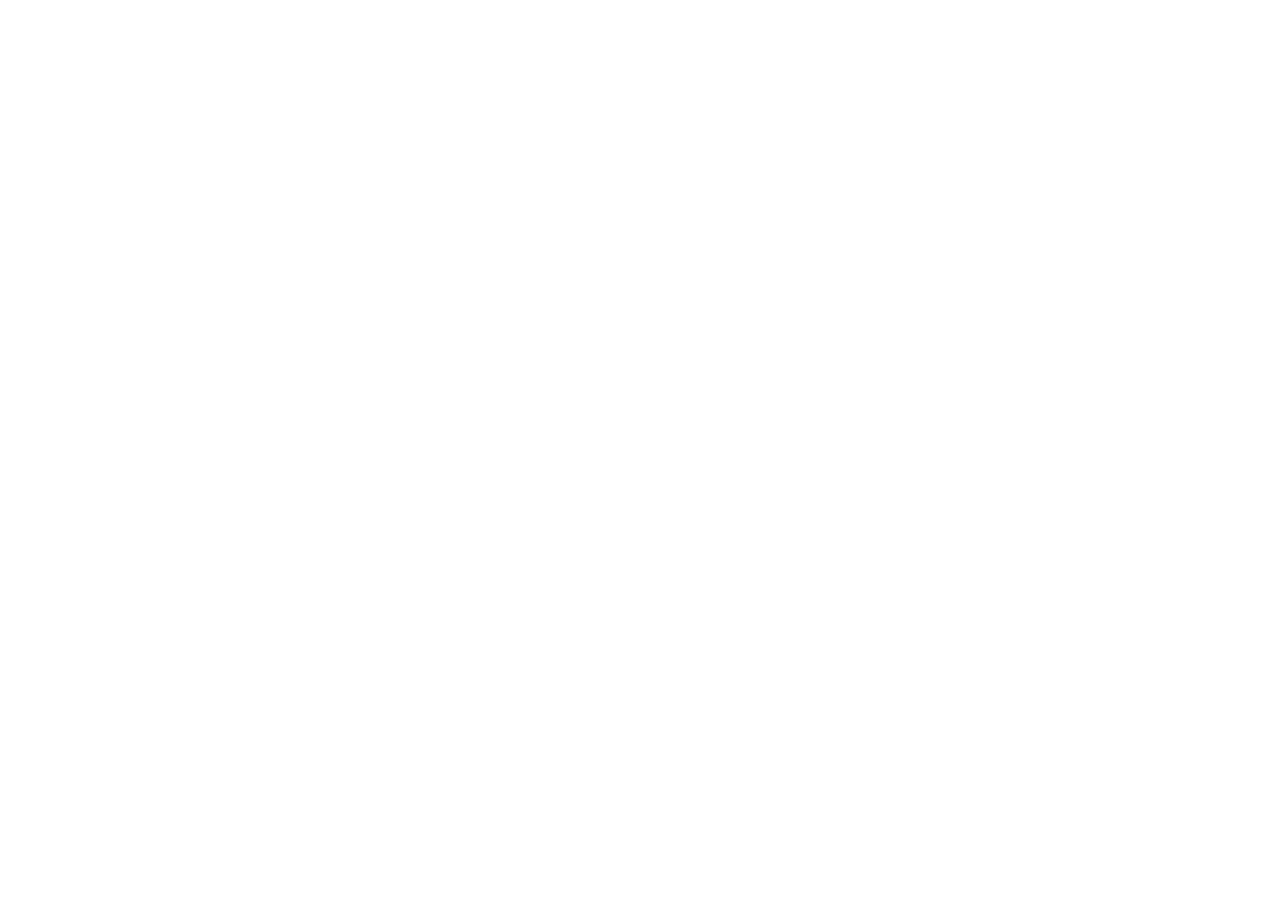
==== index.html @ 5c9224d8 "first commit" ====
<!DOCTYPE html>
<html lang="en">
<head>
    <meta charset="UTF-8">
    <meta name="viewport" content="width=device-width, initial-scale=1.0">
    <link rel="stylesheet" href="style.css">
    <title>Kanban Board</title>
</head>
<body>
    
    <script src="script.js"></script>
</body>
</html>
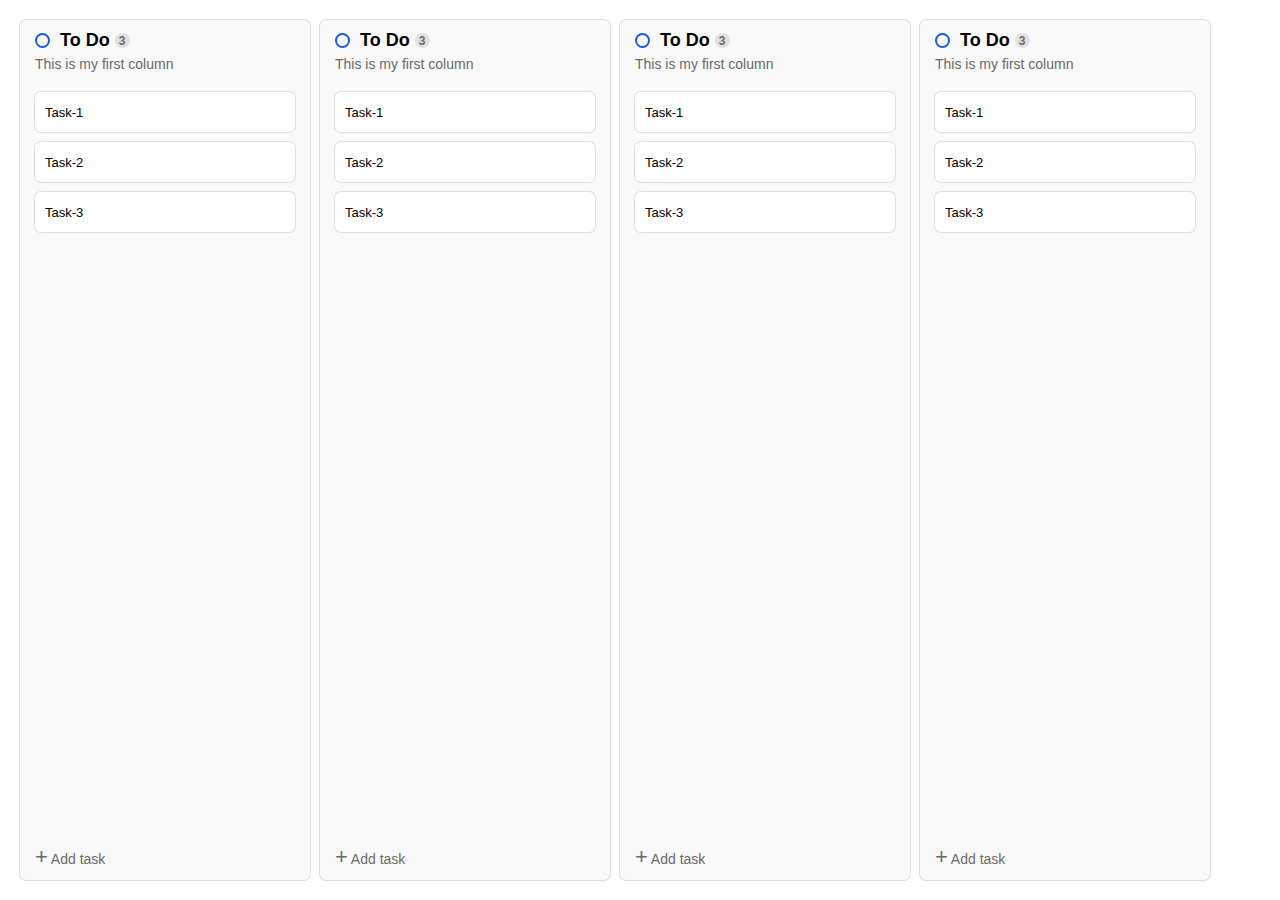
==== commit 1e9221e5: "base-css-done" ====
--- a/index.html
+++ b/index.html
@@ -4,10 +4,83 @@
     <meta charset="UTF-8">
     <meta name="viewport" content="width=device-width, initial-scale=1.0">
     <link rel="stylesheet" href="style.css">
+    <script src="script.js"></script>
     <title>Kanban Board</title>
 </head>
 <body>
-    
-    <script src="script.js"></script>
+    <div class="container">
+        <div class="board">
+            <div class="board-head">
+                <div class="head">
+                    <span id="circle-icon"></span>
+                    <h4>To Do</h4>
+                    <span id="total-task">3</span>
+                </div>
+                <p id="description">This is my first column</p>
+            </div>
+            <div class="tasks-list">
+                <li class="task">Task-1</li>
+                <li class="task">Task-2</li>
+                <li class="task">Task-3</li>
+            </div>
+            <div class="add-task">
+                <button id="add-task-btn"><span id="plus">+</span>Add task</button>            
+            </div>
+        </div>
+        <div class="board">
+            <div class="board-head">
+                <div class="head">
+                    <span id="circle-icon"></span>
+                    <h4>To Do</h4>
+                    <span id="total-task">3</span>
+                </div>
+                <p id="description">This is my first column</p>
+            </div>
+            <div class="tasks-list">
+                <li class="task">Task-1</li>
+                <li class="task">Task-2</li>
+                <li class="task">Task-3</li>
+            </div>
+            <div class="add-task">
+                <button id="add-task-btn"><span id="plus">+</span>Add task</button>            
+            </div>
+        </div>
+        <div class="board">
+            <div class="board-head">
+                <div class="head">
+                    <span id="circle-icon"></span>
+                    <h4>To Do</h4>
+                    <span id="total-task">3</span>
+                </div>
+                <p id="description">This is my first column</p>
+            </div>
+            <div class="tasks-list">
+                <li class="task">Task-1</li>
+                <li class="task">Task-2</li>
+                <li class="task">Task-3</li>
+            </div>
+            <div class="add-task">
+                <button id="add-task-btn"><span id="plus">+</span>Add task</button>            
+            </div>
+        </div>
+        <div class="board">
+            <div class="board-head">
+                <div class="head">
+                    <span id="circle-icon"></span>
+                    <h4>To Do</h4>
+                    <span id="total-task">3</span>
+                </div>
+                <p id="description">This is my first column</p>
+            </div>
+            <div class="tasks-list">
+                <li class="task">Task-1</li>
+                <li class="task">Task-2</li>
+                <li class="task">Task-3</li>
+            </div>
+            <div class="add-task">
+                <button id="add-task-btn"><span id="plus">+</span>Add task</button>            
+            </div>
+        </div>
+    </div>
 </body>
 </html>--- a/style.css
+++ b/style.css
@@ -0,0 +1,98 @@
+*{
+    margin: 0;
+    padding: 0;
+    box-sizing: border-box;
+    font-family: 'Trebuchet MS', 'Lucida Sans Unicode', 'Lucida Grande', 'Lucida Sans', Arial, sans-serif;
+}
+
+body{
+    background-color: #fff;
+}
+li{
+    list-style-type: none;
+}
+.container{
+    display: flex;
+    gap:10px;
+    padding: 20px;
+    height:100vh;
+}
+.board{
+    display: flex;
+    flex-direction: column;
+    padding: 10px 15px;
+    background-color: #f9f9f9;
+    box-shadow: rgba(0, 0, 0, 0.02) 0px 1px 3px 0px, rgba(27, 31, 35, 0.15) 0px 0px 0px 1px;
+    width: 290px;
+    border-radius: 6px;
+}
+.add-task{
+    margin-top: auto;
+}
+
+.board-head{
+    margin-bottom: 20px;
+}
+.head{
+    display: flex;
+    align-items: center;
+    column-gap: 5px;
+}
+.head h4{
+    font-size: 18px;
+}
+#total-task{
+    width:15px;
+    height: 15px;
+    border-radius: 50%;
+    font-size: 12px;
+    font-weight: 900;
+    color:#6b6969;
+    background-color: #e0e0e0;
+    /* border:1px solid red; */
+    display: flex;
+    align-items: center;
+    justify-content: center;
+}
+#circle-icon{
+    width:15px;
+    height:15px;
+    border-radius: 50%;
+    border:2px solid rgb(26, 90, 228);
+    margin-right: 5px;
+}
+#description{
+    font-size: 14px;
+    color:#6b6969;
+    margin-top: 5px;
+}
+.tasks-list{
+    display: flex;
+    flex-direction: column;
+    gap:10px;
+}
+.task{
+    display: flex;
+    align-items: center;
+    background-color: #fff;
+    height:40px;
+    padding-inline: 10px;
+    font-size: 13px;
+    box-shadow: rgba(0, 0, 0, 0.1) 0px 0px 0px 1px;
+    cursor: pointer;
+    border-radius: 6px;
+}
+#add-task-btn{
+    border: none;
+    color:#6b6969;
+    font-size: 14px;
+    background-color: transparent;
+    cursor: pointer;
+    display: flex;
+    align-items:baseline;
+    gap: 3px;
+    margin: 0;
+}
+#plus{
+    font-size: 22px;
+}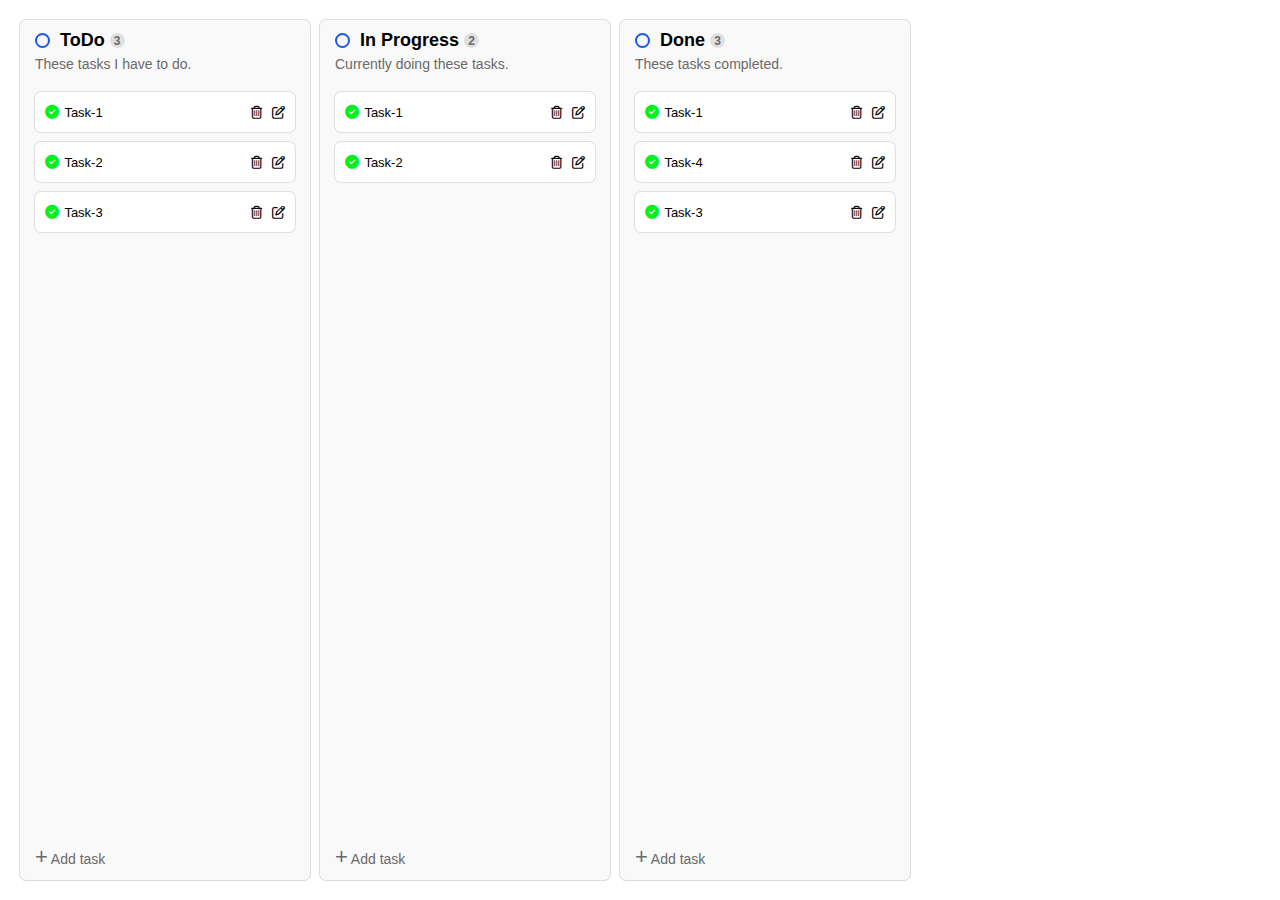
==== commit 0bb280b5: "till-drag" ====
--- a/index.html
+++ b/index.html
@@ -4,83 +4,11 @@
     <meta charset="UTF-8">
     <meta name="viewport" content="width=device-width, initial-scale=1.0">
     <link rel="stylesheet" href="style.css">
-    <script src="script.js"></script>
+    <link rel="stylesheet" href="https://cdnjs.cloudflare.com/ajax/libs/font-awesome/6.7.2/css/all.min.css" integrity="sha512-Evv84Mr4kqVGRNSgIGL/F/aIDqQb7xQ2vcrdIwxfjThSH8CSR7PBEakCr51Ck+w+/U6swU2Im1vVX0SVk9ABhg==" crossorigin="anonymous" referrerpolicy="no-referrer" />
     <title>Kanban Board</title>
 </head>
 <body>
-    <div class="container">
-        <div class="board">
-            <div class="board-head">
-                <div class="head">
-                    <span id="circle-icon"></span>
-                    <h4>To Do</h4>
-                    <span id="total-task">3</span>
-                </div>
-                <p id="description">This is my first column</p>
-            </div>
-            <div class="tasks-list">
-                <li class="task">Task-1</li>
-                <li class="task">Task-2</li>
-                <li class="task">Task-3</li>
-            </div>
-            <div class="add-task">
-                <button id="add-task-btn"><span id="plus">+</span>Add task</button>            
-            </div>
-        </div>
-        <div class="board">
-            <div class="board-head">
-                <div class="head">
-                    <span id="circle-icon"></span>
-                    <h4>To Do</h4>
-                    <span id="total-task">3</span>
-                </div>
-                <p id="description">This is my first column</p>
-            </div>
-            <div class="tasks-list">
-                <li class="task">Task-1</li>
-                <li class="task">Task-2</li>
-                <li class="task">Task-3</li>
-            </div>
-            <div class="add-task">
-                <button id="add-task-btn"><span id="plus">+</span>Add task</button>            
-            </div>
-        </div>
-        <div class="board">
-            <div class="board-head">
-                <div class="head">
-                    <span id="circle-icon"></span>
-                    <h4>To Do</h4>
-                    <span id="total-task">3</span>
-                </div>
-                <p id="description">This is my first column</p>
-            </div>
-            <div class="tasks-list">
-                <li class="task">Task-1</li>
-                <li class="task">Task-2</li>
-                <li class="task">Task-3</li>
-            </div>
-            <div class="add-task">
-                <button id="add-task-btn"><span id="plus">+</span>Add task</button>            
-            </div>
-        </div>
-        <div class="board">
-            <div class="board-head">
-                <div class="head">
-                    <span id="circle-icon"></span>
-                    <h4>To Do</h4>
-                    <span id="total-task">3</span>
-                </div>
-                <p id="description">This is my first column</p>
-            </div>
-            <div class="tasks-list">
-                <li class="task">Task-1</li>
-                <li class="task">Task-2</li>
-                <li class="task">Task-3</li>
-            </div>
-            <div class="add-task">
-                <button id="add-task-btn"><span id="plus">+</span>Add task</button>            
-            </div>
-        </div>
-    </div>
+    <div class="container" id="container"></div>    
+    <script src="script.js"></script>
 </body>
 </html>--- a/style.css
+++ b/style.css
@@ -49,7 +49,6 @@
     font-weight: 900;
     color:#6b6969;
     background-color: #e0e0e0;
-    /* border:1px solid red; */
     display: flex;
     align-items: center;
     justify-content: center;
@@ -67,12 +66,23 @@
     margin-top: 5px;
 }
 .tasks-list{
+    /* display: flex;
+    flex-direction: column;
+    gap:10px; */
+    /* width:100%; */
+    height:100%;
+}
+.task-list{
     display: flex;
     flex-direction: column;
     gap:10px;
+    /* border:1px solid red; */
+    /* width:100%; */
+    height:100%;
 }
 .task{
     display: flex;
+    justify-content: space-between;
     align-items: center;
     background-color: #fff;
     height:40px;
@@ -81,6 +91,17 @@
     box-shadow: rgba(0, 0, 0, 0.1) 0px 0px 0px 1px;
     cursor: pointer;
     border-radius: 6px;
+}
+.task-modify{
+    display: flex;
+    column-gap: 10px;
+}
+.task-name i{
+    font-size: 14px;
+    margin-right: 2px;
+}
+.task-name span{
+    /* text-decoration: line-through; */
 }
 #add-task-btn{
     border: none;
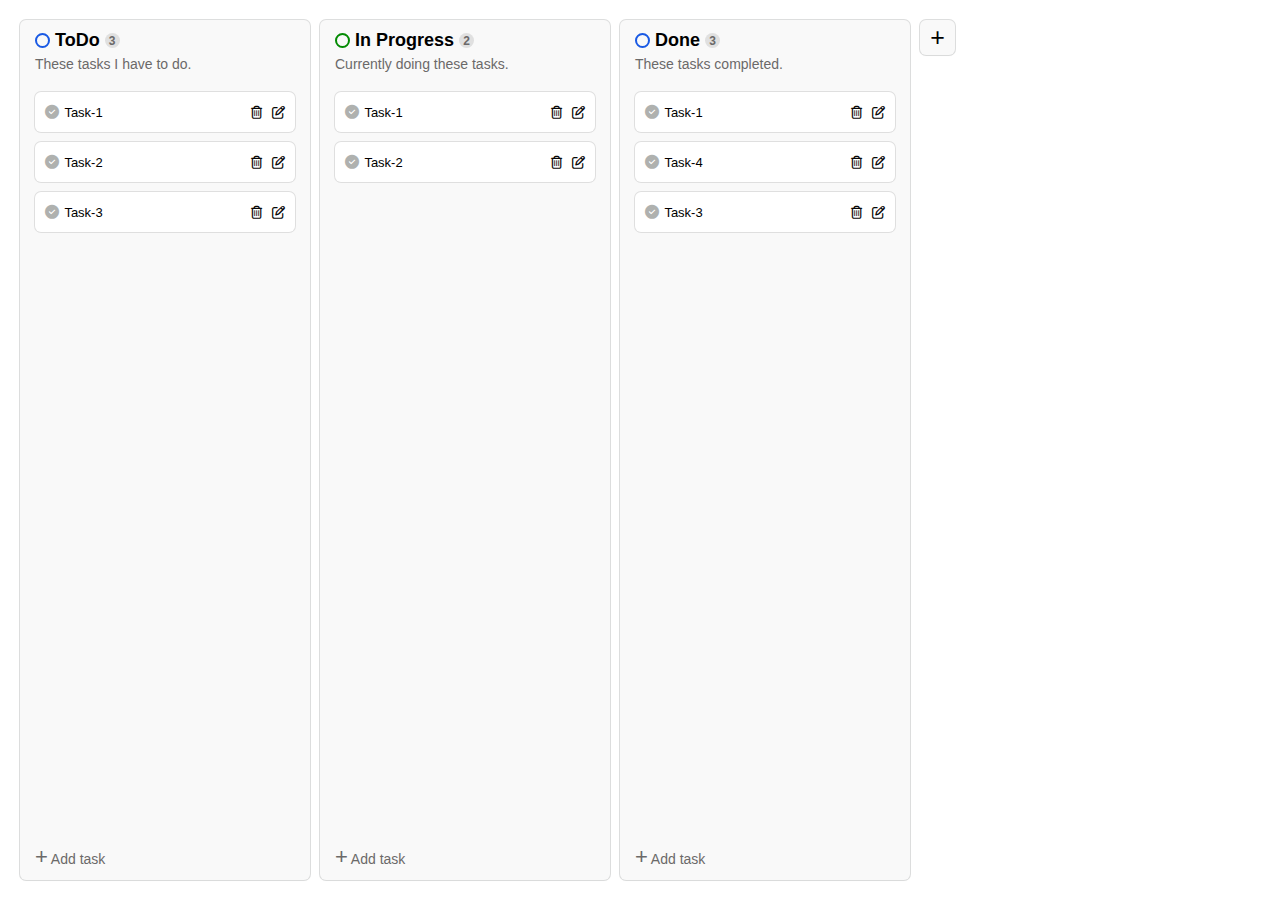
==== commit d00d6419: "just update" ====
--- a/index.html
+++ b/index.html
@@ -8,7 +8,42 @@
     <title>Kanban Board</title>
 </head>
 <body>
-    <div class="container" id="container"></div>    
+    <div class="container" id="container"></div>
+
+    <div class="add-board" id="add-board">
+        <button id="add-board-btn">+</button>
+    </div>
+
+    <div class="board-info hidden" id="board-info">
+        <div class="board-info-head">
+            <h4>Board</h4>
+            <span id="cross">X</span>
+        </div>
+        <hr>
+        <div class="board-info-description">
+            <h4>Name</h4>
+            <input type="text" name="board" id="board-name">
+            <h4>Colors</h4>
+            <div class="colors">
+                <span class="color"></span>
+                <span class="color"></span>
+                <span class="color"></span>
+                <span class="color"></span>
+                <span class="color"></span>
+            </div>
+            <h4>Description</h4>
+            <input type="text" name="board" id="board-description">
+        </div>
+        <hr id="info-hr">
+        <div class="board-create-btn">
+            <button class="btn" id="create-btn">Create</button>
+        </div>
+        <div class="board-edit-btn hidden">
+            <button class="btn" id="cancel-btn">Cancel</button>
+            <button class="btn" id="sumbit-btn">Create</button>
+        </div>
+    </div>
+
     <script src="script.js"></script>
 </body>
 </html>--- a/style.css
+++ b/style.css
@@ -7,6 +7,8 @@
 
 body{
     background-color: #fff;
+    display: flex;
+    height:100vh;
 }
 li{
     list-style-type: none;
@@ -15,6 +17,7 @@
     display: flex;
     gap:10px;
     padding: 20px;
+    padding-right: 10px;
     height:100vh;
 }
 .board{
@@ -57,8 +60,7 @@
     width:15px;
     height:15px;
     border-radius: 50%;
-    border:2px solid rgb(26, 90, 228);
-    margin-right: 5px;
+    border:2px solid #1a5ae4;
 }
 #description{
     font-size: 14px;
@@ -95,6 +97,9 @@
 .task-modify{
     display: flex;
     column-gap: 10px;
+}
+.task-name{
+    /* border:1px solid red; */
 }
 .task-name i{
     font-size: 14px;
@@ -116,4 +121,149 @@
 }
 #plus{
     font-size: 22px;
+}
+
+/* .flying{
+    position: absolute;
+    top:0;
+    z-index: 1000;
+    background-color: red;
+} */
+
+.completed{
+    color:#04f11f !important;
+}
+.add-strike{
+    text-decoration: line-through;
+}
+
+
+.add-board{
+    padding-block: 20px;
+    padding-right: 20px;
+}
+#add-board-btn{
+    width:35px;
+    height:35px;
+    cursor: pointer;
+    background-color: #f9f9f9;
+    box-shadow: rgba(0, 0, 0, 0.02) 0px 1px 3px 0px, rgba(27, 31, 35, 0.15) 0px 0px 0px 1px;
+    border: none;
+    border-radius: 6px;
+    font-size: 25px;
+}
+
+.board-info{
+    position: absolute;
+    top:50%;
+    left:50%;
+    transform: translate(-50%, -50%);
+    width:250px;
+    height:330px;
+    background-color: #fff;
+    box-shadow: rgba(0, 0, 0, 0.02) 0px 1px 3px 0px, rgba(27, 31, 35, 0.15) 0px 0px 0px 1px;
+    border-radius: 6px;
+    display: flex;
+    flex-direction: column;
+    padding: 10px;
+    filter: opacity(100%) !important;
+    opacity: 1 !important;
+}
+.board-info-head{
+    display: flex;
+    justify-content: space-between;
+    margin-bottom: 5px;
+}
+#cross{
+    cursor: pointer;
+    font-size: 16px;
+    color: #6b6969;
+}
+.board-info-description{
+    display: flex;
+    flex-direction: column;
+    gap:10px;
+    margin-top: 20px;
+}
+.board-info-description input{
+    border: 1px solid grey;
+    border-radius: 5px;
+    padding: 5px;
+    outline: none;
+}
+.board-info hr{
+    margin-inline: -10px;
+    margin-top: 10px;
+}
+#info-hr{
+    margin-top: 20px;
+}
+.board-edit-btn{
+    margin-top: 20px;
+    margin-right: 10px;
+    display: flex;
+    justify-content: end;
+    column-gap: 10px;
+}
+.board-create-btn{
+    margin-top: 20px;
+    display: flex;
+    justify-content: center;
+}
+.btn{
+    padding:4px 10px;
+    cursor: pointer;
+    border-radius: 4px;
+    border:1px solid rgb(105, 105, 105);
+}
+#create-btn{
+    background-color: #03a934;
+    padding:6px 20px;
+}
+#sumbit-btn{
+    background-color: #03a934;
+}
+#cancel-btn{
+    background-color: #fff;
+}
+#sumbit-btn:hover, #create-btn:hover{
+    background-color: #049a31;
+    box-shadow: rgba(0, 0, 0, 0.02) 0px 1px 3px 0px, rgba(27, 31, 35, 0.15) 0px 0px 0px 1px;
+}
+#cancel-btn:hover{
+    box-shadow: rgba(0, 0, 0, 0.02) 0px 1px 3px 0px, rgba(27, 31, 35, 0.15) 0px 0px 0px 1px;
+    background-color: #fffcfc;
+}
+.colors{
+    display: flex;
+    column-gap: 6px;
+}
+.colors span{
+    width:20px;
+    height:20px;
+    border-radius: 50%;
+    border:1px solid grey;
+    cursor: pointer;
+}
+.selected-color{
+    outline:2px solid grey !important;
+    box-shadow: rgba(0, 0, 0, 0.24) 0px 3px 8px !important;
+}
+.color:nth-child(1){
+    background-color: #d978d9;
+}
+.color:nth-child(2){
+    background-color: #9103f6;
+}
+.color:nth-child(3){
+    background-color: #1a5ae4;
+}
+.color:nth-child(4){
+    background-color: #038b03;
+}
+.color:nth-child(5){
+    background-color: #fd0000;
+}
+.hidden{
+    display: none;
 }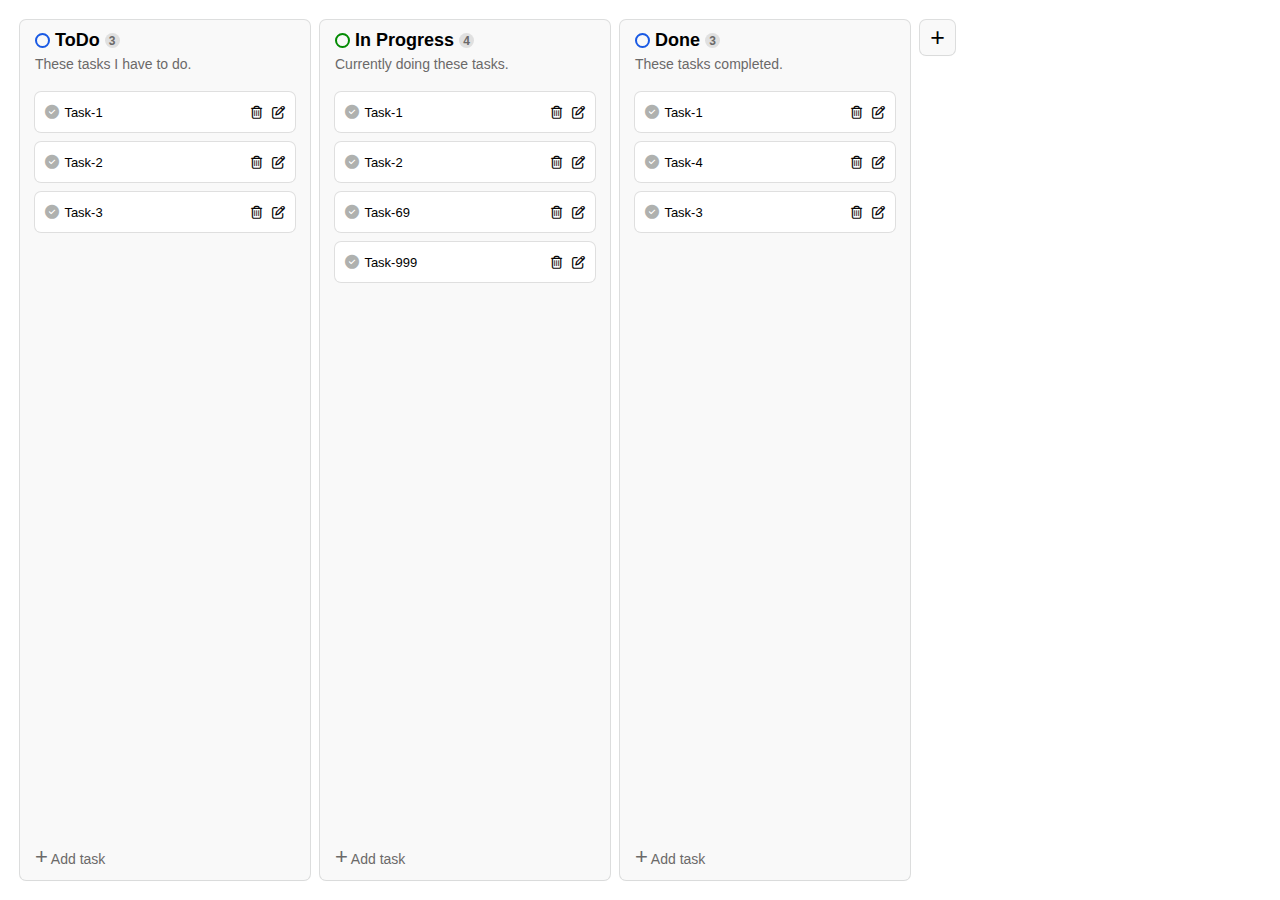
==== commit 788f01ac: "update all-task-count" ====
--- a/index.html
+++ b/index.html
@@ -44,6 +44,6 @@
         </div>
     </div>
 
-    <script src="script.js"></script>
+    <script src="script.js" type="module"></script>
 </body>
 </html>--- a/style.css
+++ b/style.css
@@ -68,20 +68,19 @@
     margin-top: 5px;
 }
 .tasks-list{
-    /* display: flex;
-    flex-direction: column;
-    gap:10px; */
-    /* width:100%; */
+    display: flex;
+    flex-direction: column;
+    gap:10px;
     height:100%;
 }
-.task-list{
-    display: flex;
-    flex-direction: column;
-    gap:10px;
-    /* border:1px solid red; */
-    /* width:100%; */
+/* .task-list{
+    display: flex;
+    flex-direction: column;
+    gap:10px;
+    border:1px solid red;
+    width:100%;
     height:100%;
-}
+} */
 .task{
     display: flex;
     justify-content: space-between;
@@ -161,13 +160,13 @@
     width:250px;
     height:330px;
     background-color: #fff;
-    box-shadow: rgba(0, 0, 0, 0.02) 0px 1px 3px 0px, rgba(27, 31, 35, 0.15) 0px 0px 0px 1px;
     border-radius: 6px;
     display: flex;
     flex-direction: column;
     padding: 10px;
     filter: opacity(100%) !important;
     opacity: 1 !important;
+    box-shadow: rgba(60, 64, 67, 0.3) 0px 1px 2px 0px, rgba(60, 64, 67, 0.15) 0px 1px 3px 1px;
 }
 .board-info-head{
     display: flex;
@@ -188,8 +187,10 @@
 .board-info-description input{
     border: 1px solid grey;
     border-radius: 5px;
-    padding: 5px;
-    outline: none;
+    padding: 5px;   
+}
+.board-info-description input:focus{
+    outline: 1px solid rgb(24, 117, 247);
 }
 .board-info hr{
     margin-inline: -10px;
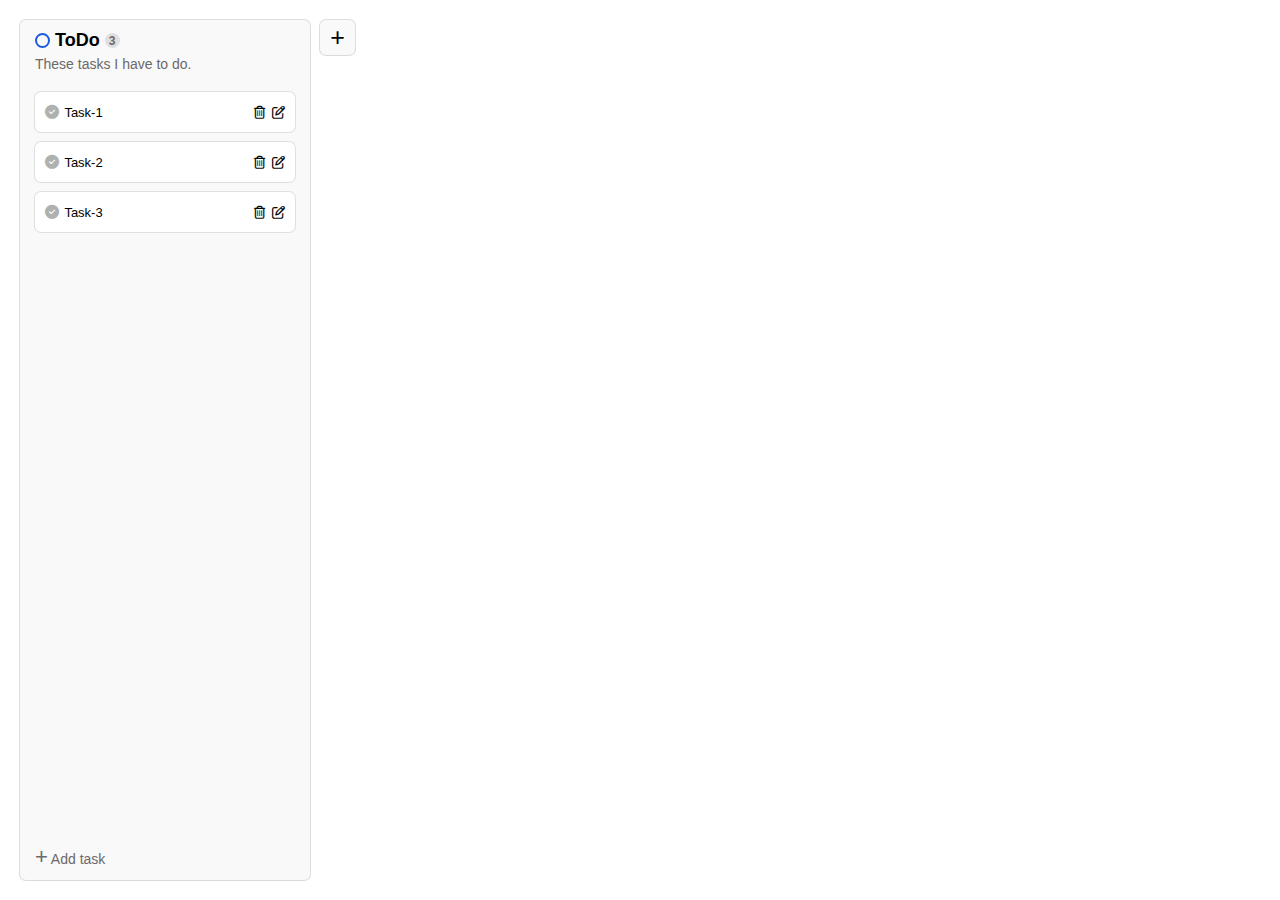
==== commit e94d6508: "update-till-new-board-drag&drop" ====
--- a/index.html
+++ b/index.html
@@ -45,5 +45,6 @@
     </div>
 
     <script src="script.js" type="module"></script>
+    <script src="add.board.js" type="module"></script>
 </body>
 </html>--- a/style.css
+++ b/style.css
@@ -35,6 +35,7 @@
 
 .board-head{
     margin-bottom: 20px;
+    position: relative;
 }
 .head{
     display: flex;
@@ -43,6 +44,23 @@
 }
 .head h4{
     font-size: 18px;
+}
+.delete-board-btn{
+    width:20px;
+    height: 20px;
+    border-radius: 50%;
+    font-size: 10px;
+    border: none;
+    background-color: #fff;
+    position: absolute;
+    right:-15px;
+    top:-10px;
+    cursor: pointer;
+    box-shadow: rgba(0, 0, 0, 0.16) 0px 1px 4px;
+    transition: 0.5s background-color ease-in-out;
+}
+.delete-board-btn:hover{
+    background-color: #f0efef;
 }
 #total-task{
     width:15px;
@@ -95,7 +113,8 @@
 }
 .task-modify{
     display: flex;
-    column-gap: 10px;
+    column-gap: 7px;
+    /* border:1px solid red; */
 }
 .task-name{
     /* border:1px solid red; */
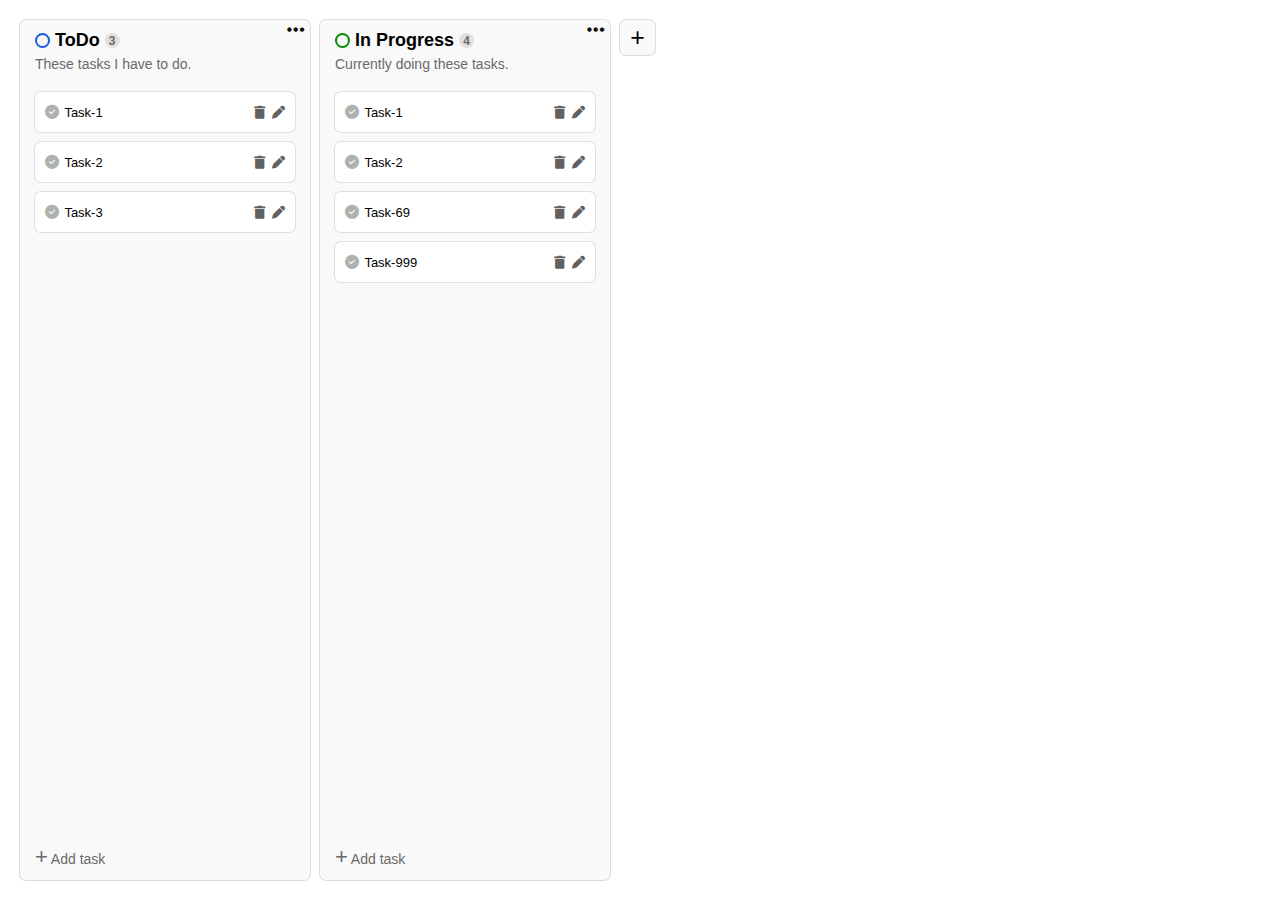
==== commit 4b266bcd: "just-update" ====
--- a/index.html
+++ b/index.html
@@ -24,12 +24,12 @@
             <h4>Name</h4>
             <input type="text" name="board" id="board-name">
             <h4>Colors</h4>
-            <div class="colors">
-                <span class="color"></span>
-                <span class="color"></span>
-                <span class="color"></span>
-                <span class="color"></span>
-                <span class="color"></span>
+            <div class="circle-colors">
+                <span class="circle-color"></span>
+                <span class="circle-color"></span>
+                <span class="circle-color"></span>
+                <span class="circle-color"></span>
+                <span class="circle-color"></span>
             </div>
             <h4>Description</h4>
             <input type="text" name="board" id="board-description">
@@ -43,7 +43,6 @@
             <button class="btn" id="sumbit-btn">Create</button>
         </div>
     </div>
-
     <script src="script.js" type="module"></script>
     <script src="add.board.js" type="module"></script>
 </body>
--- a/style.css
+++ b/style.css
@@ -45,22 +45,19 @@
 .head h4{
     font-size: 18px;
 }
-.delete-board-btn{
-    width:20px;
-    height: 20px;
-    border-radius: 50%;
-    font-size: 10px;
+.modify-board-icon{
+    font-size: 20px;
     border: none;
-    background-color: #fff;
+    background-color: #f9f9f9;
     position: absolute;
-    right:-15px;
+    right:-10px;
     top:-10px;
     cursor: pointer;
-    box-shadow: rgba(0, 0, 0, 0.16) 0px 1px 4px;
     transition: 0.5s background-color ease-in-out;
 }
-.delete-board-btn:hover{
+.modify-board-icon:hover{
     background-color: #f0efef;
+
 }
 #total-task{
     width:15px;
@@ -254,11 +251,11 @@
     box-shadow: rgba(0, 0, 0, 0.02) 0px 1px 3px 0px, rgba(27, 31, 35, 0.15) 0px 0px 0px 1px;
     background-color: #fffcfc;
 }
-.colors{
+.circle-colors{
     display: flex;
     column-gap: 6px;
 }
-.colors span{
+.circle-colors span{
     width:20px;
     height:20px;
     border-radius: 50%;
@@ -269,21 +266,59 @@
     outline:2px solid grey !important;
     box-shadow: rgba(0, 0, 0, 0.24) 0px 3px 8px !important;
 }
-.color:nth-child(1){
+.circle-color:nth-child(1){
     background-color: #d978d9;
 }
-.color:nth-child(2){
+.circle-color:nth-child(2){
     background-color: #9103f6;
 }
-.color:nth-child(3){
+.circle-color:nth-child(3){
     background-color: #1a5ae4;
 }
-.color:nth-child(4){
+.circle-color:nth-child(4){
     background-color: #038b03;
 }
-.color:nth-child(5){
+.circle-color:nth-child(5){
     background-color: #fd0000;
+}
+.circle-colors span:hover{
+    box-shadow: rgba(0, 0, 0, 1) 0px 3px 8px;
 }
 .hidden{
     display: none;
+}
+
+.delete-icon, .edit-icon{
+    transition: 0.3s box-shadow ease-in-out;
+}
+.delete-icon:hover, .edit-icon:hover{
+    box-shadow: rgba(0, 0, 0, 0.35) 0px 5px 15px;
+}
+
+.modify-board-container{
+    width:100px;
+    height:62px;
+    display: flex;
+    flex-direction: column;
+    background-color: #f8f5f5;
+    position: absolute;
+    top:10px;
+    right:-10px;
+    box-shadow: rgba(99, 99, 99, 0.2) 0px 2px 8px 0px;
+}
+.board-edit, .board-delete{
+    padding: 8px 16px;
+    display: flex;
+    align-items: center;
+    column-gap: 8px;
+    background-color: #fff;
+    color:#121212;
+    border: none;
+    cursor: pointer;
+}
+.board-edit:hover, .board-delete:hover{
+    background-color: #817d7d;
+}
+.hidden-modify-board{
+    display: none !important;
 }